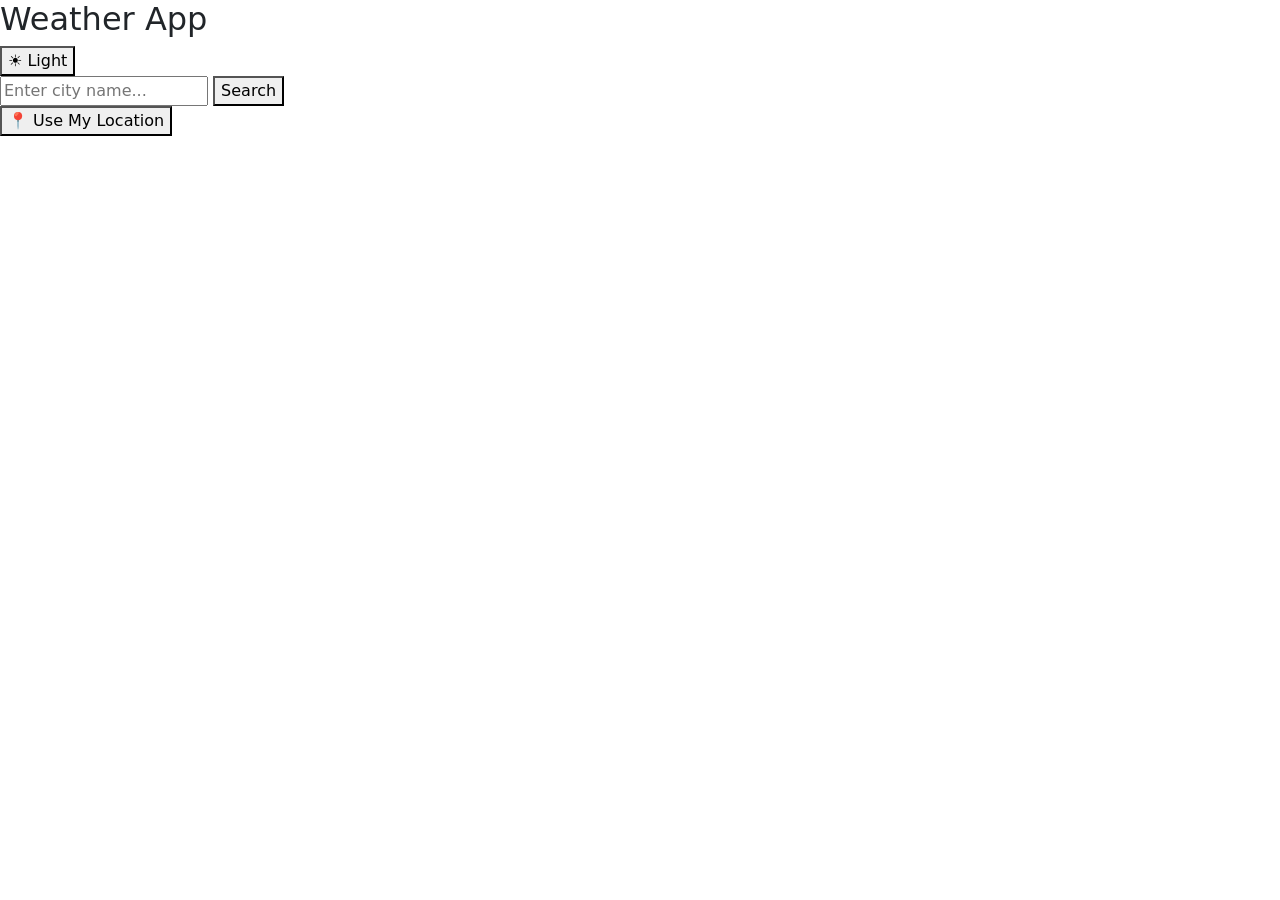
==== index.html @ 060610e7 "added search bar and loction" ====
<!DOCTYPE html>
<html lang="en">
<head>
    <meta charset="UTF-8">
    <meta name="viewport" content="width=device-width, initial-scale=1.0">
    <title>Weather App</title>

    <link href="https://cdnjs.cloudflare.com/ajax/libs/bootstrap/5.3.2/css/bootstrap.min.css" rel="stylesheet">

<link rel="stylesheet" href="style.css">
</head>
<body>
    <div class="app-container">

  <div class="top-bar">
    <h2>Weather App</h2>
    <button class="theme-toggle" id="themeToggle">☀️ Light</button>

    <div class="search-box">
    <input type="text" id="cityInput" placeholder="Enter city name...">
    <button id="searchBtn">Search</button>
  </div>

  <button class="location-btn" id="locationBtn">📍 Use My Location</button>


  </div>
</body>
</html>
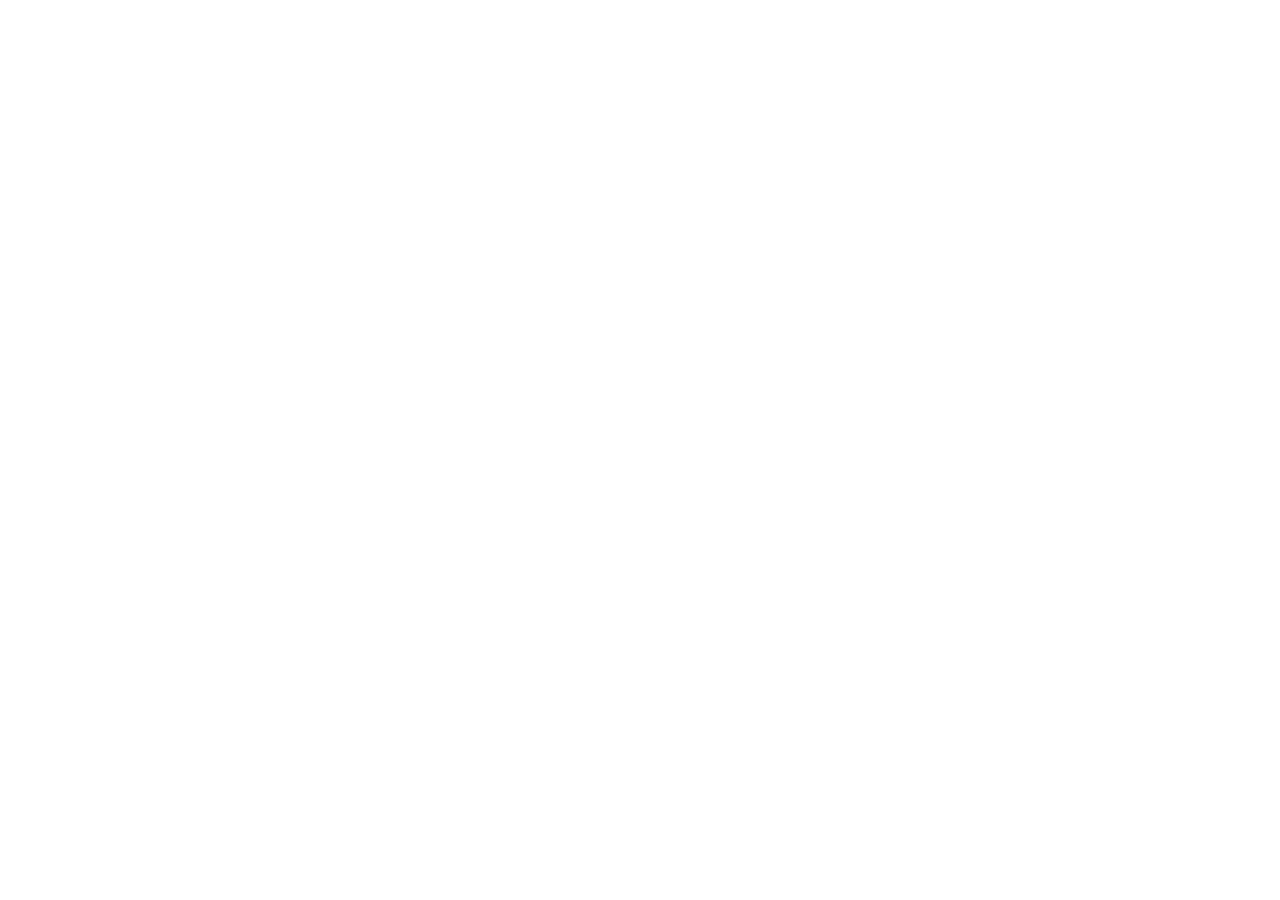
==== commit efd1663c: "added search button in weather app" ====
--- a/index.html
+++ b/index.html
@@ -10,18 +10,8 @@
 <link rel="stylesheet" href="style.css">
 </head>
 <body>
-    <div class="app-container">
-
-  <div class="top-bar">
-    <h2>Weather App</h2>
-    <button class="theme-toggle" id="themeToggle">☀️ Light</button>
-
-    <div class="search-box">
-    <input type="text" id="cityInput" placeholder="Enter city name...">
-    <button id="searchBtn">Search</button>
-  </div>
-
-  <button class="location-btn" id="locationBtn">📍 Use My Location</button>
+   <!-- Our own custom JS file, loaded at the end so DOM elements exist before script runs -->
+<script src="script.js"></script>
 
 
   </div>
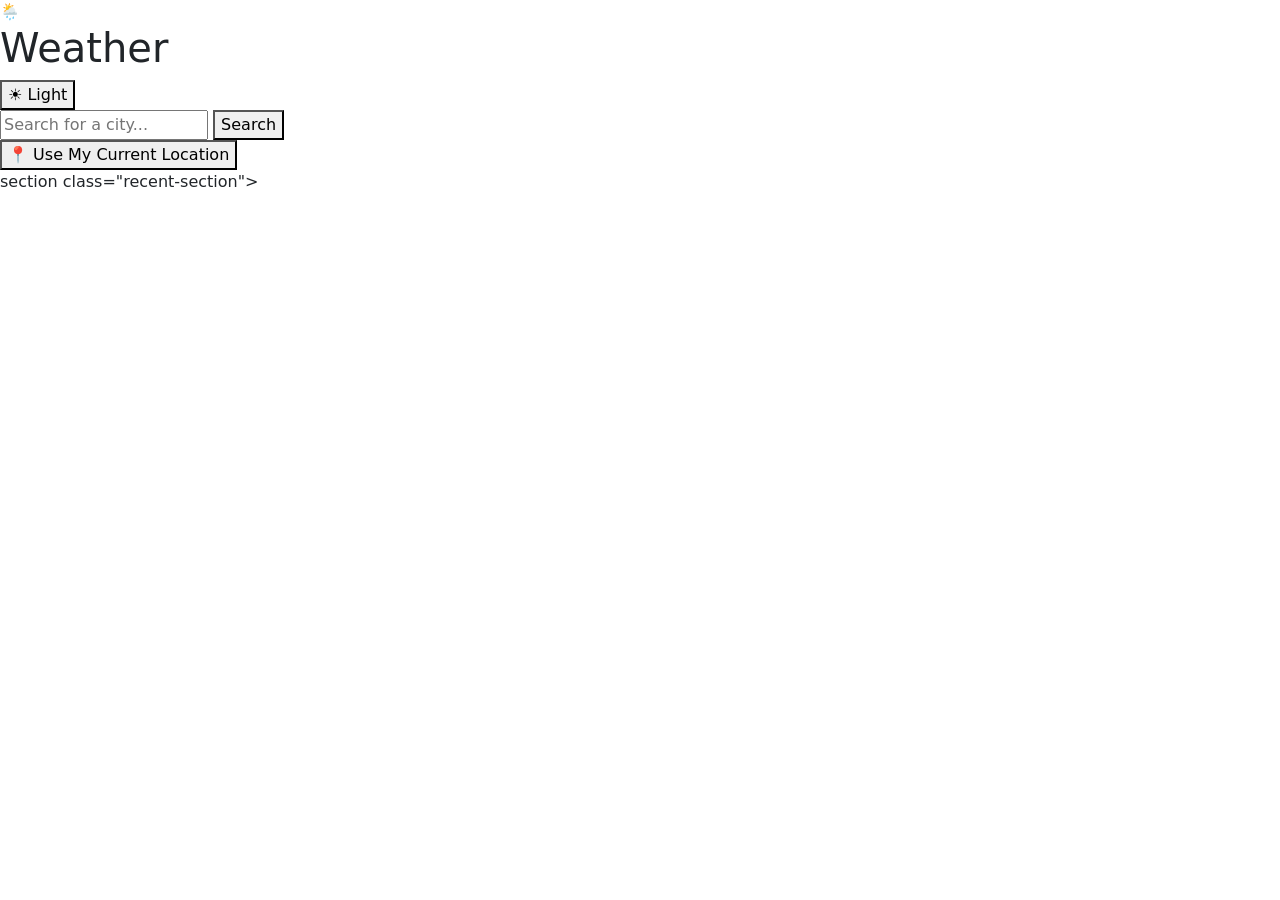
==== commit f6d23f2e: "added loction bar and status hidden section" ====
--- a/index.html
+++ b/index.html
@@ -10,6 +10,33 @@
 <link rel="stylesheet" href="style.css">
 </head>
 <body>
+  <div class="app">
+
+  <header class="app-header">
+    <div class="brand">
+      <span class="brand-icon">🌦️</span>
+      <h1>Weather</h1>
+    </div>
+    <button class="theme-toggle" id="themeToggle" type="button">☀️ Light</button>
+  </header>
+
+  <section class="search-section">
+    <div class="search-row">
+      <input type="text" id="cityInput" placeholder="Search for a city...">
+      <button id="searchBtn" type="button">Search</button>
+    </div>
+
+  <button class="location-btn"id="locationBtn"type="button"><span>📍</span> Use My Current Location
+  </button>
+  </section>
+
+  section class="recent-section">
+    <p class="recent-label" id="recentLabel"></p>
+    <div class="recent-cities" id="recentCities"></div>
+  </section>
+
+  <div class="status hidden" id="statusText"></div>
+
    <!-- Our own custom JS file, loaded at the end so DOM elements exist before script runs -->
 <script src="script.js"></script>
 
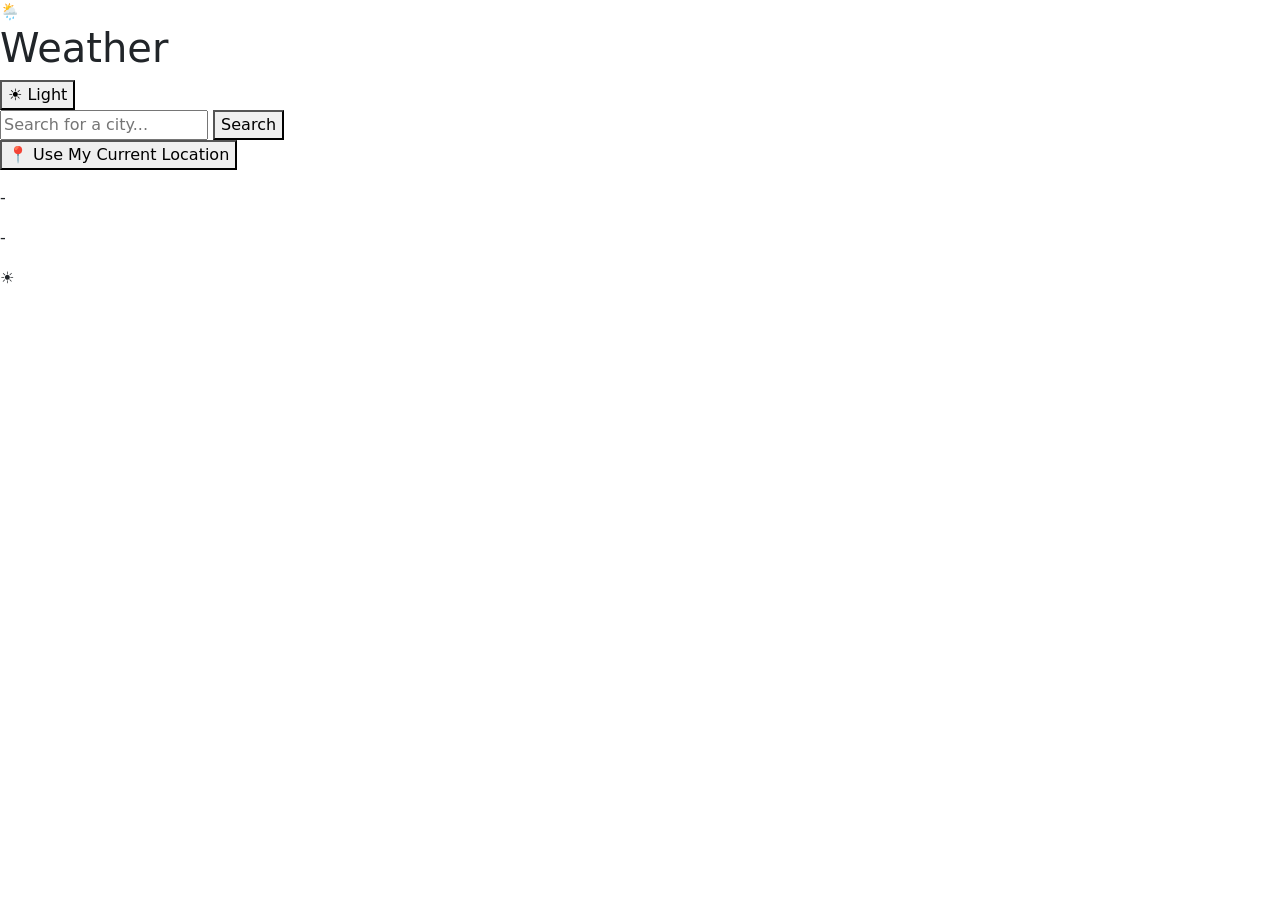
==== commit e85a04b4: "added information section" ====
--- a/index.html
+++ b/index.html
@@ -30,12 +30,21 @@
   </button>
   </section>
 
-  section class="recent-section">
+  <section class="recent-section">
     <p class="recent-label" id="recentLabel"></p>
-    <div class="recent-cities" id="recentCities"></div>
+       <div class="recent-cities" id="recentCities"></div>
   </section>
 
   <div class="status hidden" id="statusText"></div>
+
+  <section class="weather-card" id="weatherCard">
+    <div class="weather-main">
+      <div>
+        <p class="city-name" id="cityName">-</p>
+        <p class="condition" id="condition">-</p>
+      </div>
+      <div class="weather-icon" id="weatherIcon">☀️</div>
+    </div>
 
    <!-- Our own custom JS file, loaded at the end so DOM elements exist before script runs -->
 <script src="script.js"></script>
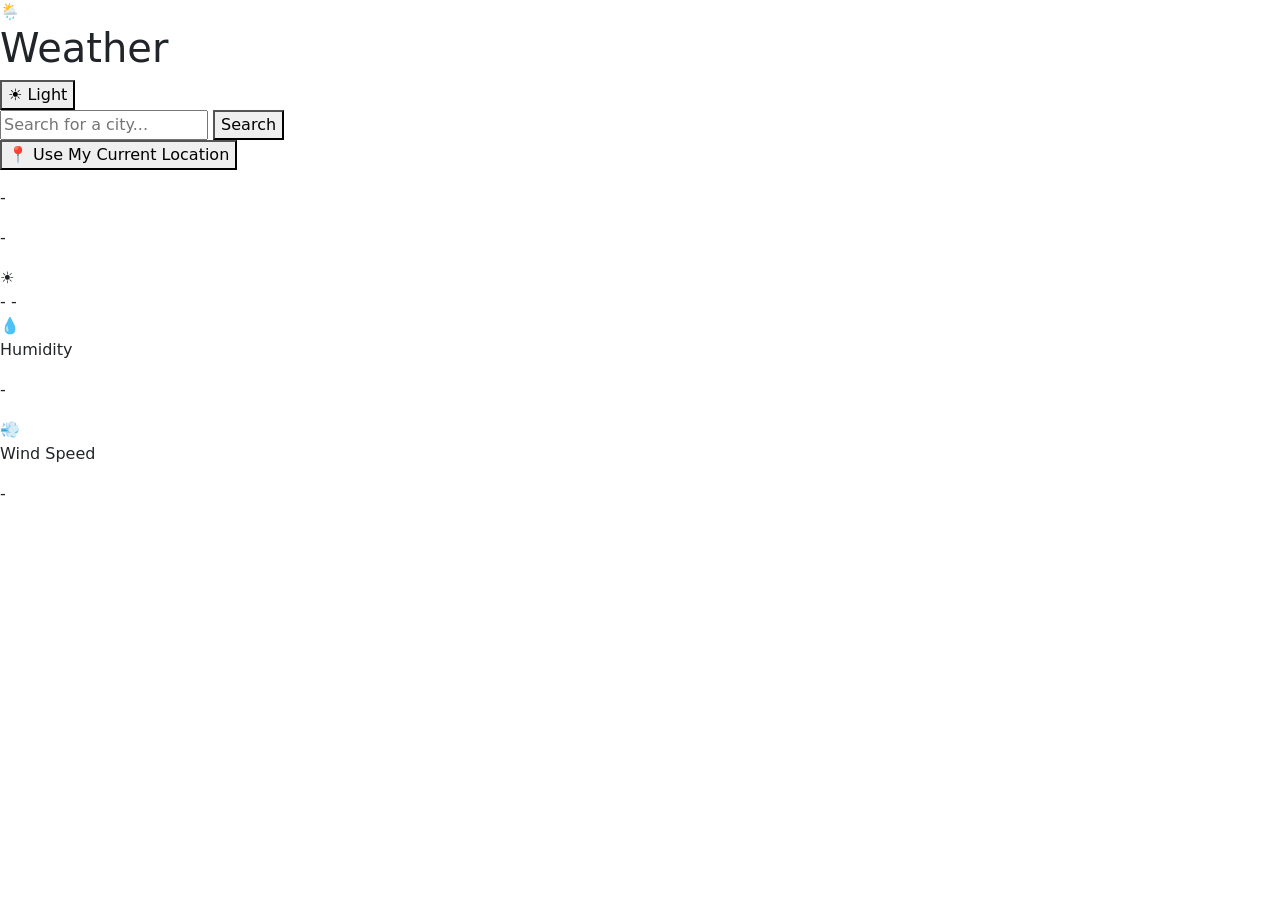
==== commit d0b274c5: "added humidity and wind speed section" ====
--- a/index.html
+++ b/index.html
@@ -46,6 +46,28 @@
       <div class="weather-icon" id="weatherIcon">☀️</div>
     </div>
 
+    <div class="temp-row">
+      <span class="temp" id="temp">-</span>
+      <span class="feels-like" id="feelsLike">-</span>
+    </div>
+
+    <div class="info-grid">
+      <div class="info-box">
+        <span class="info-icon">💧</span>
+        <div>
+
+           <p class="info-label">Humidity</p>
+          <p class="info-value" id="humidity">-</p>
+        </div>
+      </div>
+      <div class="info-box">
+        <span class="info-icon">💨</span>
+        <div>
+          <p class="info-label">Wind Speed</p>
+          <p class="info-value" id="wind">-</p>
+        </div>
+      </div>
+
    <!-- Our own custom JS file, loaded at the end so DOM elements exist before script runs -->
 <script src="script.js"></script>
 
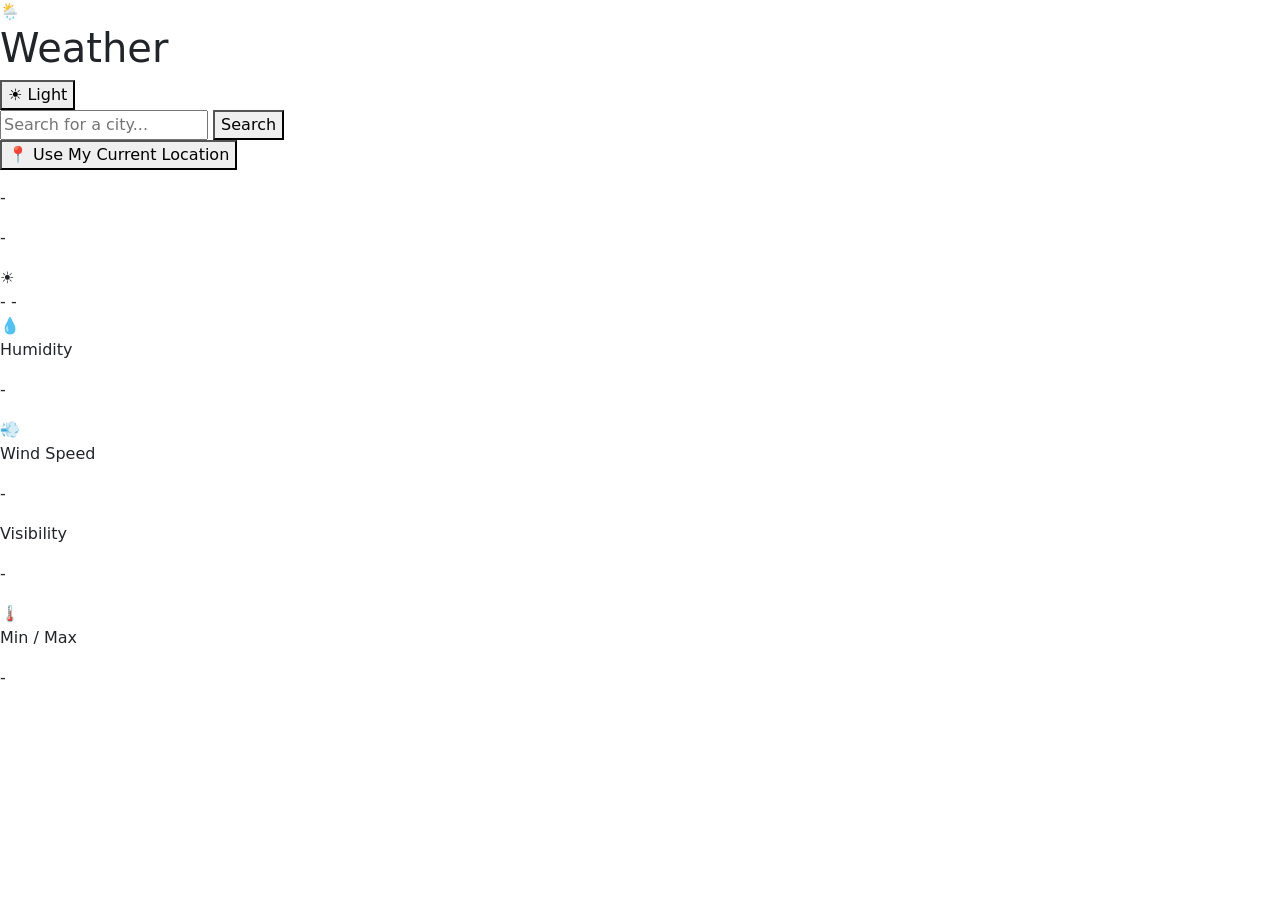
==== commit 979a0c3e: "added visibility in weather app" ====
--- a/index.html
+++ b/index.html
@@ -68,6 +68,23 @@
         </div>
       </div>
 
+      <p class="info-label">Visibility</p>
+          <p class="info-value" id="visibility">-</p>
+        </div>
+      </div>
+      <div class="info-box">
+        <span class="info-icon">🌡️</span>
+        <div>
+          <p class="info-label">Min / Max</p>
+          <p class="info-value" id="minMax">-</p>
+        </div>
+      </div>
+    </div>
+  </section>
+
+</div>
+
+
    <!-- Our own custom JS file, loaded at the end so DOM elements exist before script runs -->
 <script src="script.js"></script>
 
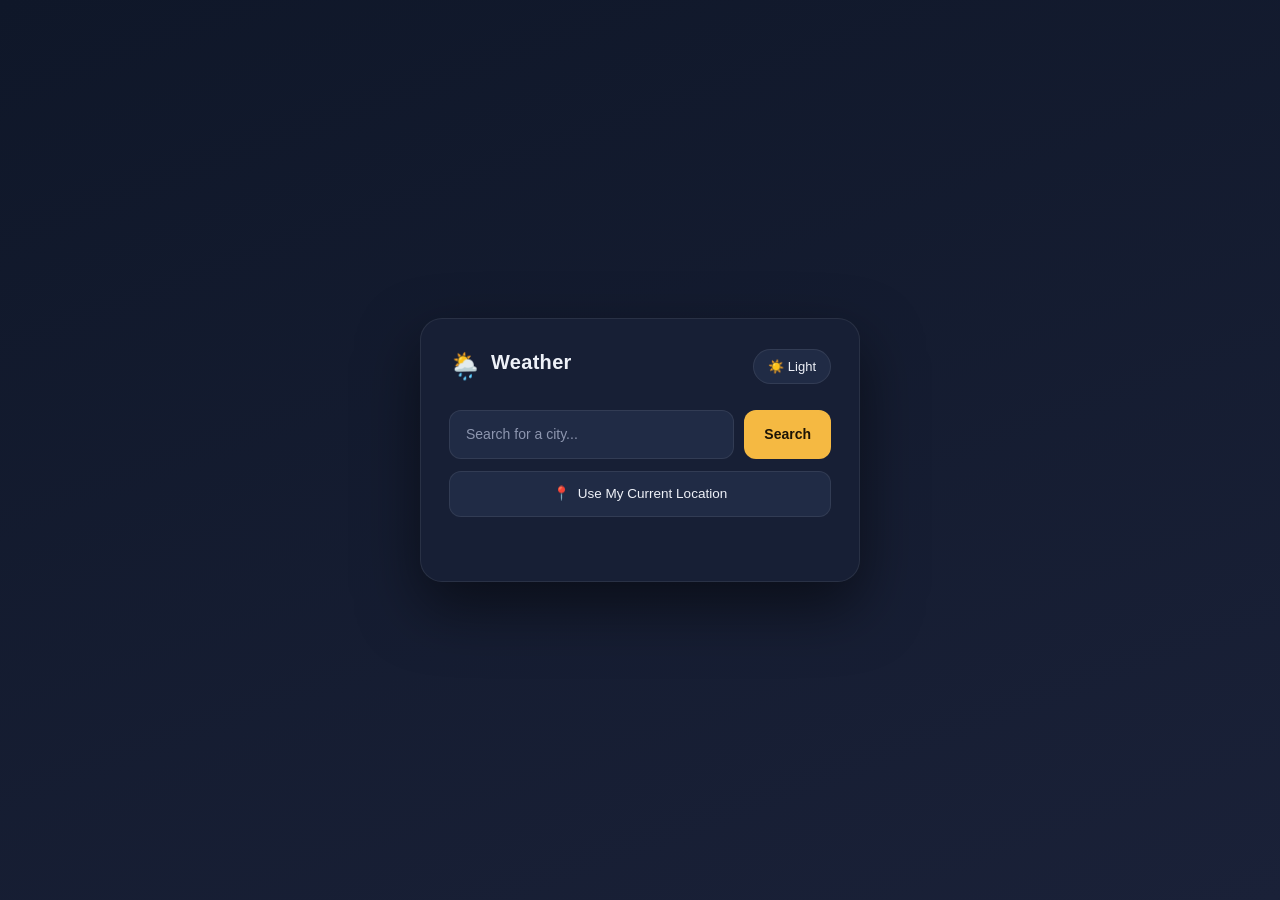
==== commit 93300525: "some changes in html code" ====
--- a/index.html
+++ b/index.html
@@ -68,7 +68,10 @@
         </div>
       </div>
 
-      <p class="info-label">Visibility</p>
+       <div class="info-box">
+        <span class="info-icon">👁️</span>
+        <div>
+          <p class="info-label">Visibility</p>
           <p class="info-value" id="visibility">-</p>
         </div>
       </div>
@@ -83,8 +86,7 @@
   </section>
 
 </div>
-
-
+      
    <!-- Our own custom JS file, loaded at the end so DOM elements exist before script runs -->
 <script src="script.js"></script>
 
--- a/style.css
+++ b/style.css
@@ -0,0 +1,293 @@
+* {
+  margin: 0;
+  padding: 0;
+  box-sizing: border-box;
+}
+
+:root {
+  --bg-page-1: #0f1729;
+  --bg-page-2: #1a2138;
+  --bg-card: #171f35;
+  --bg-panel: #202b45;
+  --border-soft: rgba(255, 255, 255, 0.08);
+  --accent: #f5b942;
+  --accent-soft: rgba(245, 185, 66, 0.15);
+  --text-main: #eef1f8;
+  --text-muted: #8d96af;
+  --danger: #f16565;
+}
+
+body {
+  font-family: 'Poppins', 'Segoe UI', sans-serif;
+  min-height: 100vh;
+  display: flex;
+  align-items: center;
+  justify-content: center;
+  padding: 24px;
+  background: linear-gradient(160deg, var(--bg-page-1), var(--bg-page-2));
+  color: var(--text-main);
+}
+
+.app {
+  width: 100%;
+  max-width: 440px;
+  background: var(--bg-card);
+  border: 1px solid var(--border-soft);
+  border-radius: 22px;
+  padding: 28px;
+  box-shadow: 0 25px 60px rgba(0, 0, 0, 0.5);
+}
+
+.app-header {
+  display: flex;
+  align-items: center;
+  justify-content: space-between;
+  margin-bottom: 24px;
+}
+
+.brand {
+  display: flex;
+  align-items: center;
+  gap: 10px;
+}
+
+.brand-icon {
+  font-size: 26px;
+}
+
+.brand h1 {
+  font-size: 20px;
+  font-weight: 600;
+  letter-spacing: 0.3px;
+}
+
+.theme-toggle {
+  background: var(--bg-panel);
+  border: 1px solid var(--border-soft);
+  color: var(--text-main);
+  padding: 7px 14px;
+  border-radius: 20px;
+  font-size: 13px;
+  font-weight: 500;
+  cursor: pointer;
+  transition: background 0.2s ease;
+}
+
+.theme-toggle:hover {
+  background: #2a3552;
+}
+
+.search-section {
+  margin-bottom: 18px;
+}
+
+.search-row {
+  display: flex;
+  gap: 10px;
+  margin-bottom: 12px;
+}
+
+.search-row input {
+  flex: 1;
+  min-width: 0;
+  padding: 13px 16px;
+  border-radius: 12px;
+  border: 1px solid var(--border-soft);
+  outline: none;
+  font-family: inherit;
+  font-size: 14px;
+  background: var(--bg-panel);
+  color: var(--text-main);
+}
+
+.search-row input::placeholder {
+  color: var(--text-muted);
+}
+
+.search-row input:focus {
+  border-color: var(--accent);
+}
+
+.search-row button {
+  flex-shrink: 0;
+  padding: 13px 20px;
+  border: none;
+  border-radius: 12px;
+  background: var(--accent);
+  color: #1c1406;
+  font-family: inherit;
+  font-weight: 600;
+  font-size: 14px;
+  cursor: pointer;
+  transition: background 0.2s ease;
+}
+
+.search-row button:hover {
+  background: #f7c766;
+}
+
+.location-btn {
+  width: 100%;
+  display: flex;
+  align-items: center;
+  justify-content: center;
+  gap: 8px;
+  padding: 12px;
+  background: var(--bg-panel);
+  border: 1px solid var(--border-soft);
+  border-radius: 12px;
+  color: var(--text-main);
+  font-family: inherit;
+  font-size: 13.5px;
+  font-weight: 500;
+  cursor: pointer;
+  transition: background 0.2s ease;
+}
+
+.location-btn:hover {
+  background: #2a3552;
+}
+
+.recent-section {
+  margin-bottom: 18px;
+}
+
+.recent-label {
+  font-size: 12px;
+  color: var(--text-muted);
+  margin-bottom: 8px;
+  text-transform: uppercase;
+  letter-spacing: 0.5px;
+}
+
+.recent-cities {
+  display: flex;
+  flex-wrap: wrap;
+  gap: 8px;
+}
+
+.recent-chip {
+  background: var(--bg-panel);
+  border: 1px solid var(--border-soft);
+  padding: 6px 14px;
+  border-radius: 16px;
+  font-size: 12.5px;
+  color: var(--text-muted);
+  cursor: pointer;
+  transition: all 0.2s ease;
+}
+
+.recent-chip:hover {
+  background: var(--accent-soft);
+  color: var(--accent);
+  border-color: var(--accent);
+}
+
+.status {
+  text-align: center;
+  padding: 30px 10px;
+  font-size: 14px;
+  color: var(--text-muted);
+}
+
+.status.error {
+  color: var(--danger);
+}
+
+.weather-card {
+  display: none;
+  background: var(--bg-panel);
+  border: 1px solid var(--border-soft);
+  border-radius: 18px;
+  padding: 22px;
+}
+
+.weather-card.show {
+  display: block;
+}
+
+.weather-main {
+  display: flex;
+  align-items: flex-start;
+  justify-content: space-between;
+  margin-bottom: 8px;
+}
+
+.city-name {
+  font-size: 17px;
+  font-weight: 600;
+  margin-bottom: 4px;
+}
+
+.condition {
+  font-size: 13px;
+  color: var(--accent);
+  font-weight: 500;
+  text-transform: capitalize;
+}
+
+.weather-icon {
+  font-size: 46px;
+  line-height: 1;
+}
+
+.temp-row {
+  display: flex;
+  align-items: baseline;
+  gap: 12px;
+  margin-bottom: 22px;
+}
+
+.temp {
+  font-size: 46px;
+  font-weight: 700;
+}
+
+.feels-like {
+  font-size: 13px;
+  color: var(--text-muted);
+}
+
+.info-grid {
+  display: grid;
+  grid-template-columns: 1fr 1fr;
+  gap: 10px;
+}
+
+.info-box {
+  display: flex;
+  align-items: center;
+  gap: 10px;
+  background: var(--bg-card);
+  border: 1px solid var(--border-soft);
+  border-radius: 12px;
+  padding: 12px;
+}
+
+.info-icon {
+  font-size: 18px;
+}
+
+.info-label {
+  font-size: 11px;
+  color: var(--text-muted);
+  margin-bottom: 2px;
+}
+
+.info-value {
+  font-size: 15px;
+  font-weight: 600;
+}
+
+.hidden {
+  display: none;
+}
+
+@media (max-width: 420px) {
+  .app {
+    padding: 20px;
+  }
+  .temp {
+    font-size: 38px;
+  }
+}
